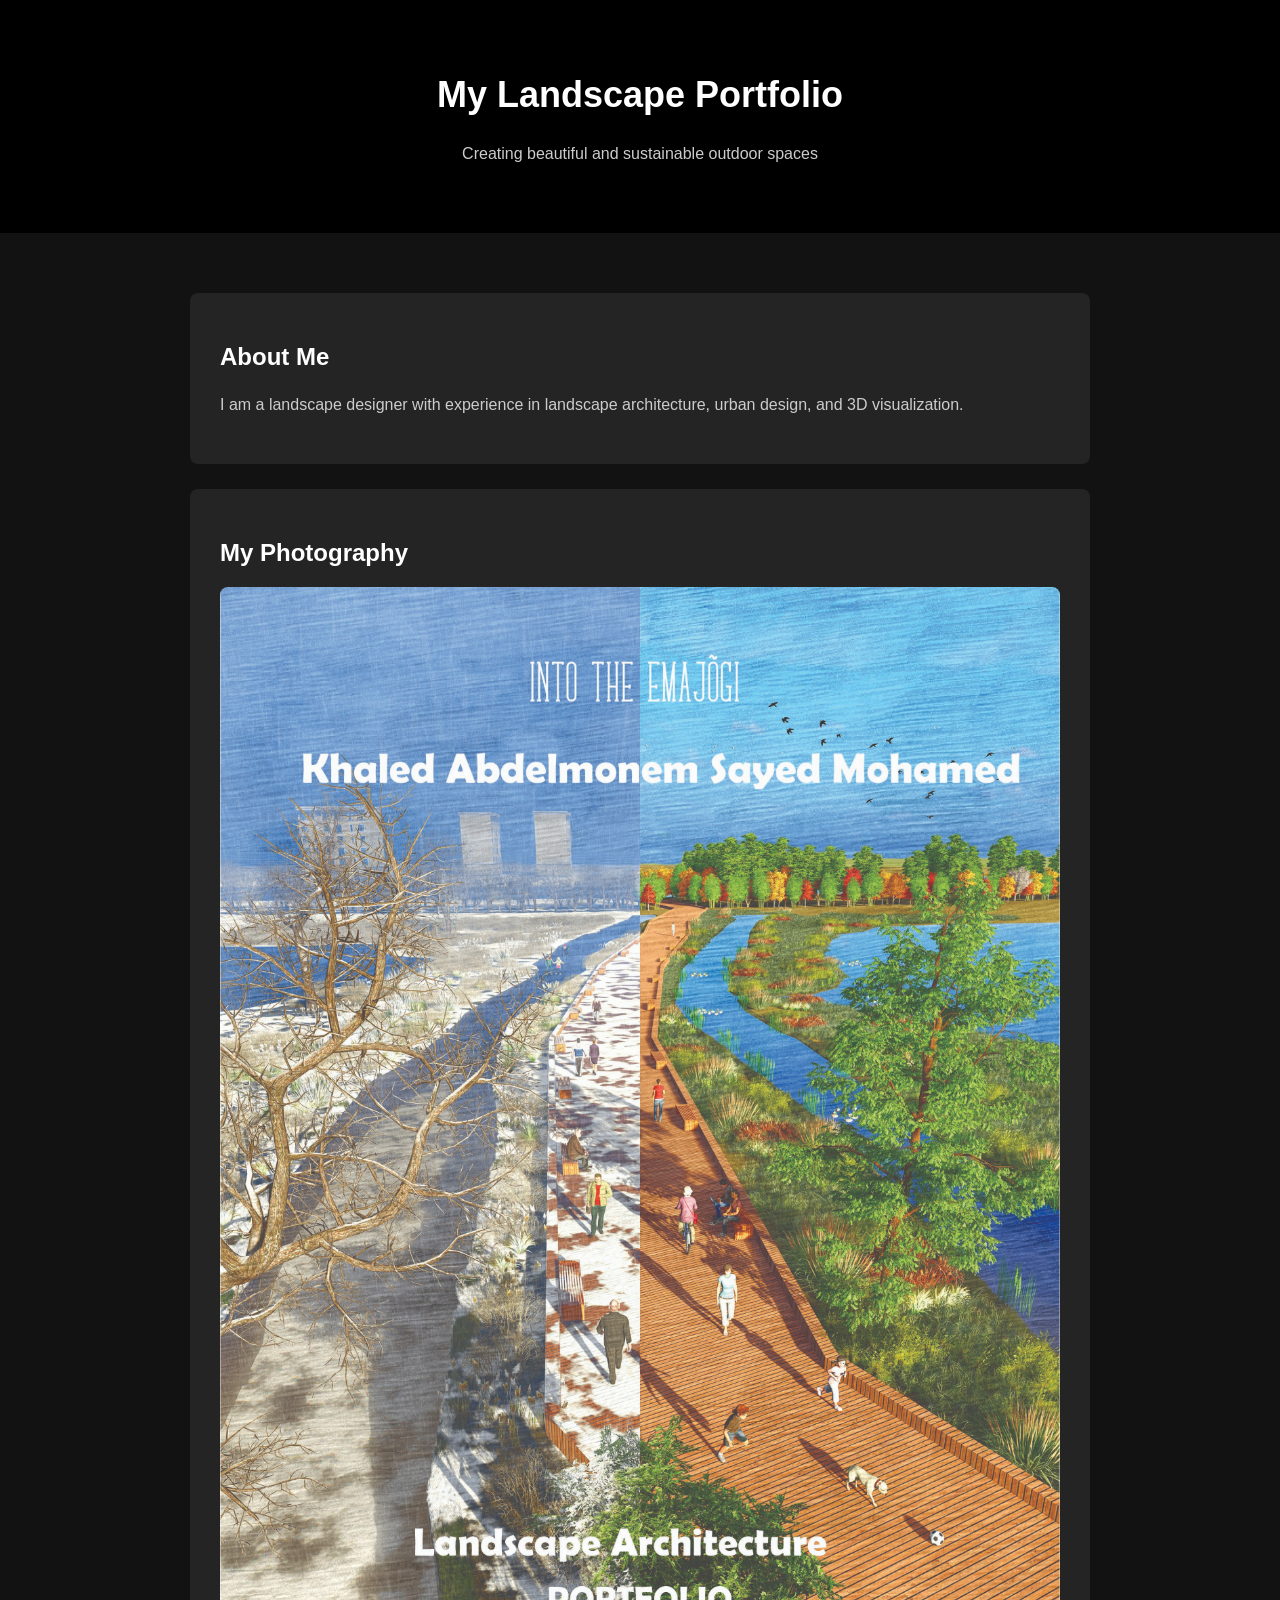
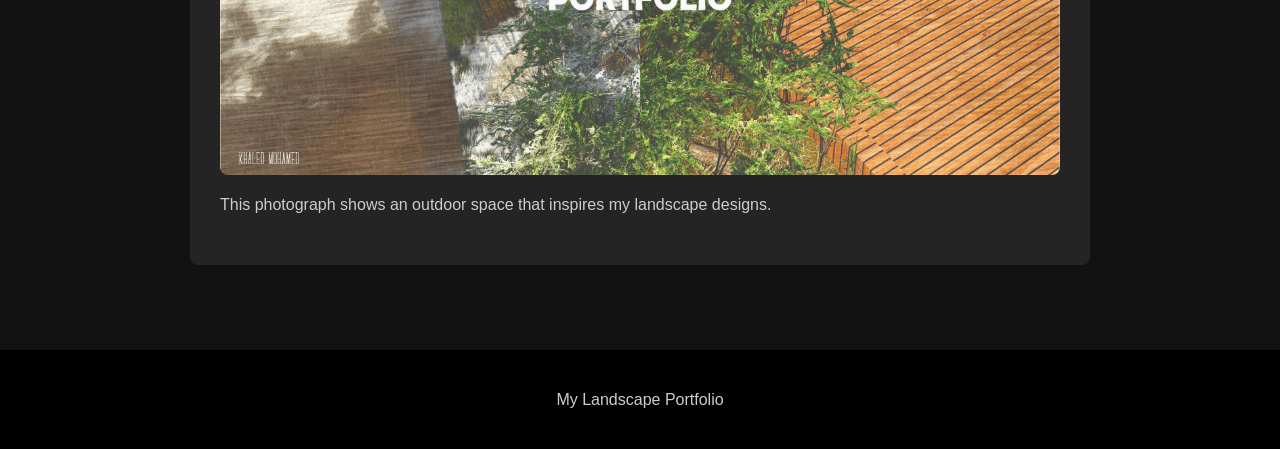
==== a2/index.html @ 4250b8b3 "Completed A2 Landscape Portfolio website" ====
<!-- Khaled Mohamed -->
<!DOCTYPE html>
<html lang="en">
<head>
    <meta charset="UTF-8">
    <meta name="viewport" content="width=device-width, initial-scale=1.0">
    <title>My Landscape Portfolio</title>
    <link rel="stylesheet" href="style.css">
</head>
<body>

    <header>
        <h1>My Landscape Portfolio</h1>
        <p>Creating beautiful and sustainable outdoor spaces</p>
    </header>

    <main>
        <section>
            <h2>About Me</h2>
            <p>
                I am a landscape designer with experience
                in landscape architecture, urban design,
                and 3D visualization.
            </p>
        </section>

        <section>
            <h2>My Photography</h2>
            <img src="images/my-photo.jpg"
                 alt="Landscape photograph taken by me">
            <p>
                This photograph shows an outdoor space
                that inspires my landscape designs.
            </p>
        </section>
    </main>

    <footer>
        <p>My Landscape Portfolio</p>
    </footer>

</body>
</html>
---- a2/style.css ----
/* Khaled Mohamed */

body {
    font-family: Arial, sans-serif;
    margin: 0;
    background-color: #121212;
    color: #e0e0e0;
}

header {
    background-color: #000000;
    color: #ffffff;
    text-align: center;
    padding: 50px 20px;
}

h1 {
    font-size: 36px;
}

main {
    max-width: 900px;
    margin: 40px auto;
    padding: 20px;
}

section {
    background-color: #242424;
    padding: 30px;
    margin-bottom: 25px;
    border-radius: 8px;
}

h2 {
    color: #ffffff;
}

p {
    line-height: 1.7;
    color: #cccccc;
}

img {
    display: block;
    width: 100%;
    height: auto;
    border-radius: 8px;
}

footer {
    background-color: #000000;
    color: #ffffff;
    text-align: center;
    padding: 20px;
}
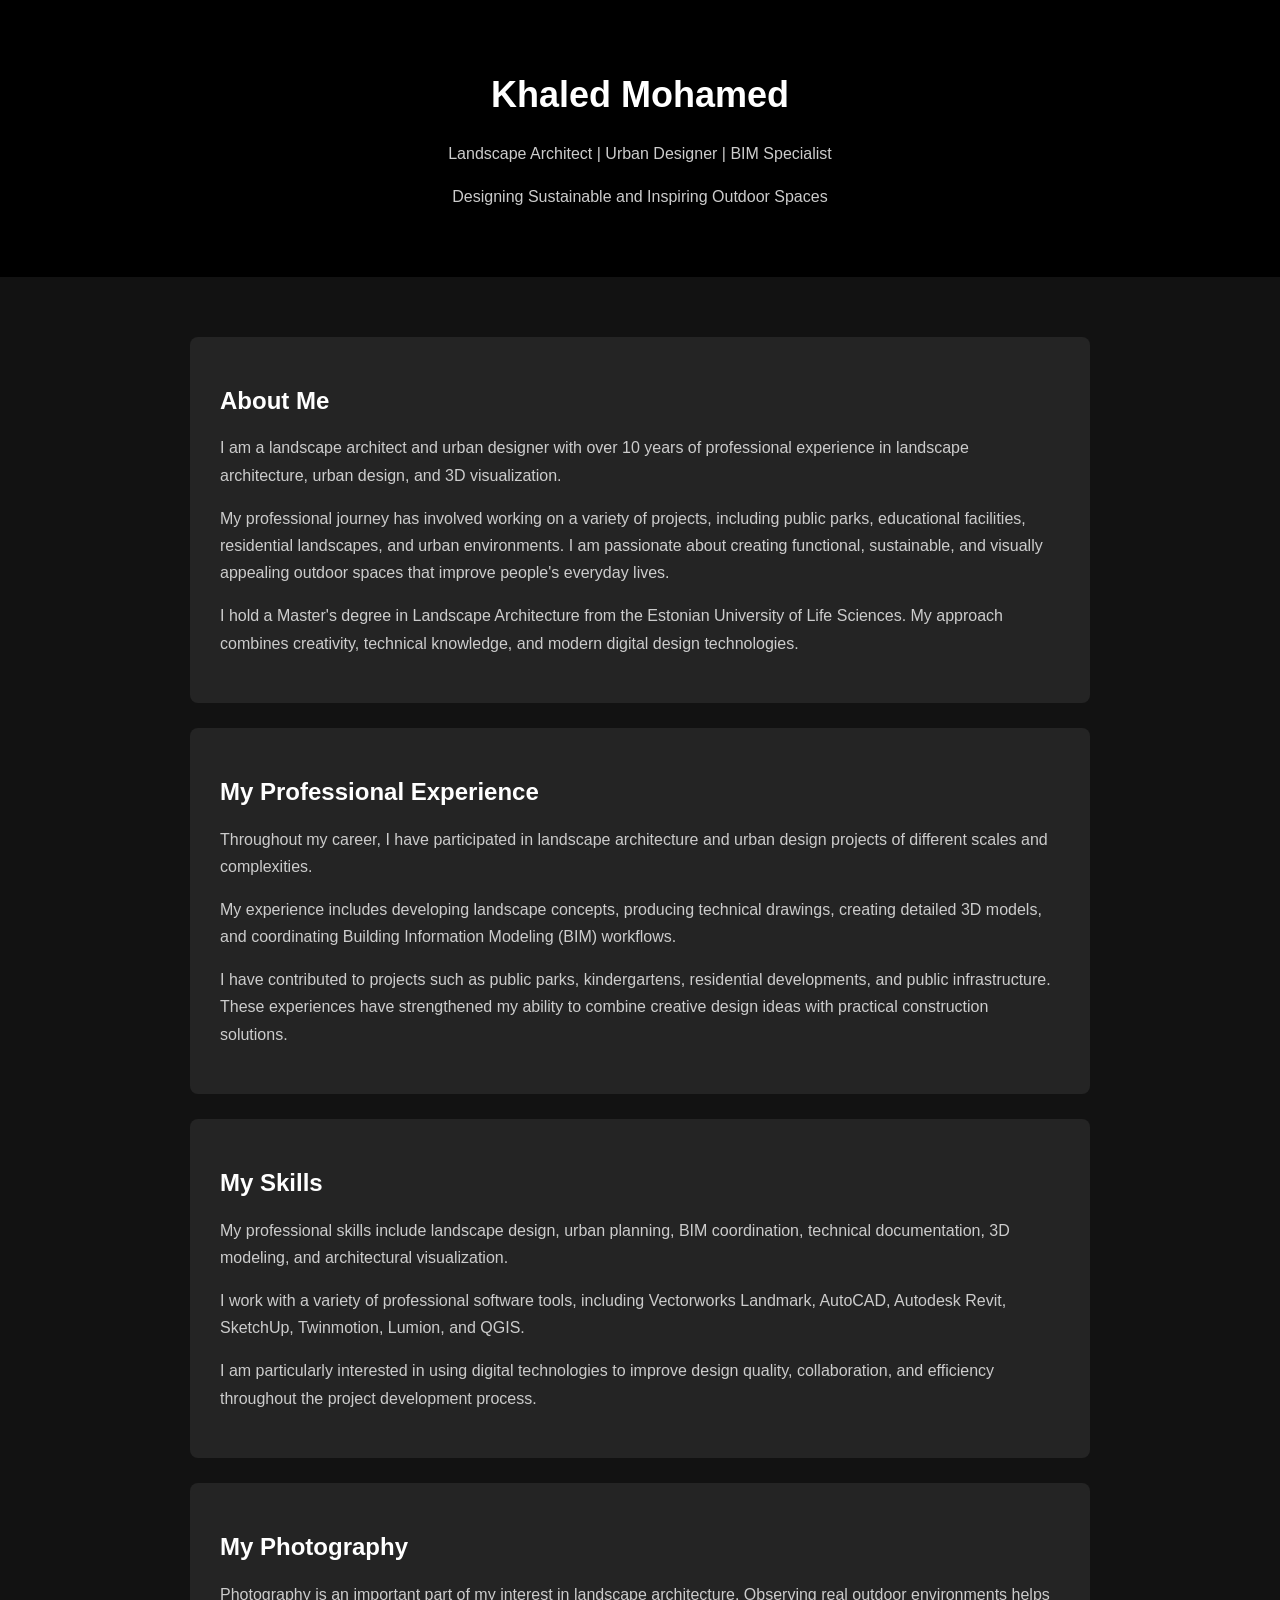
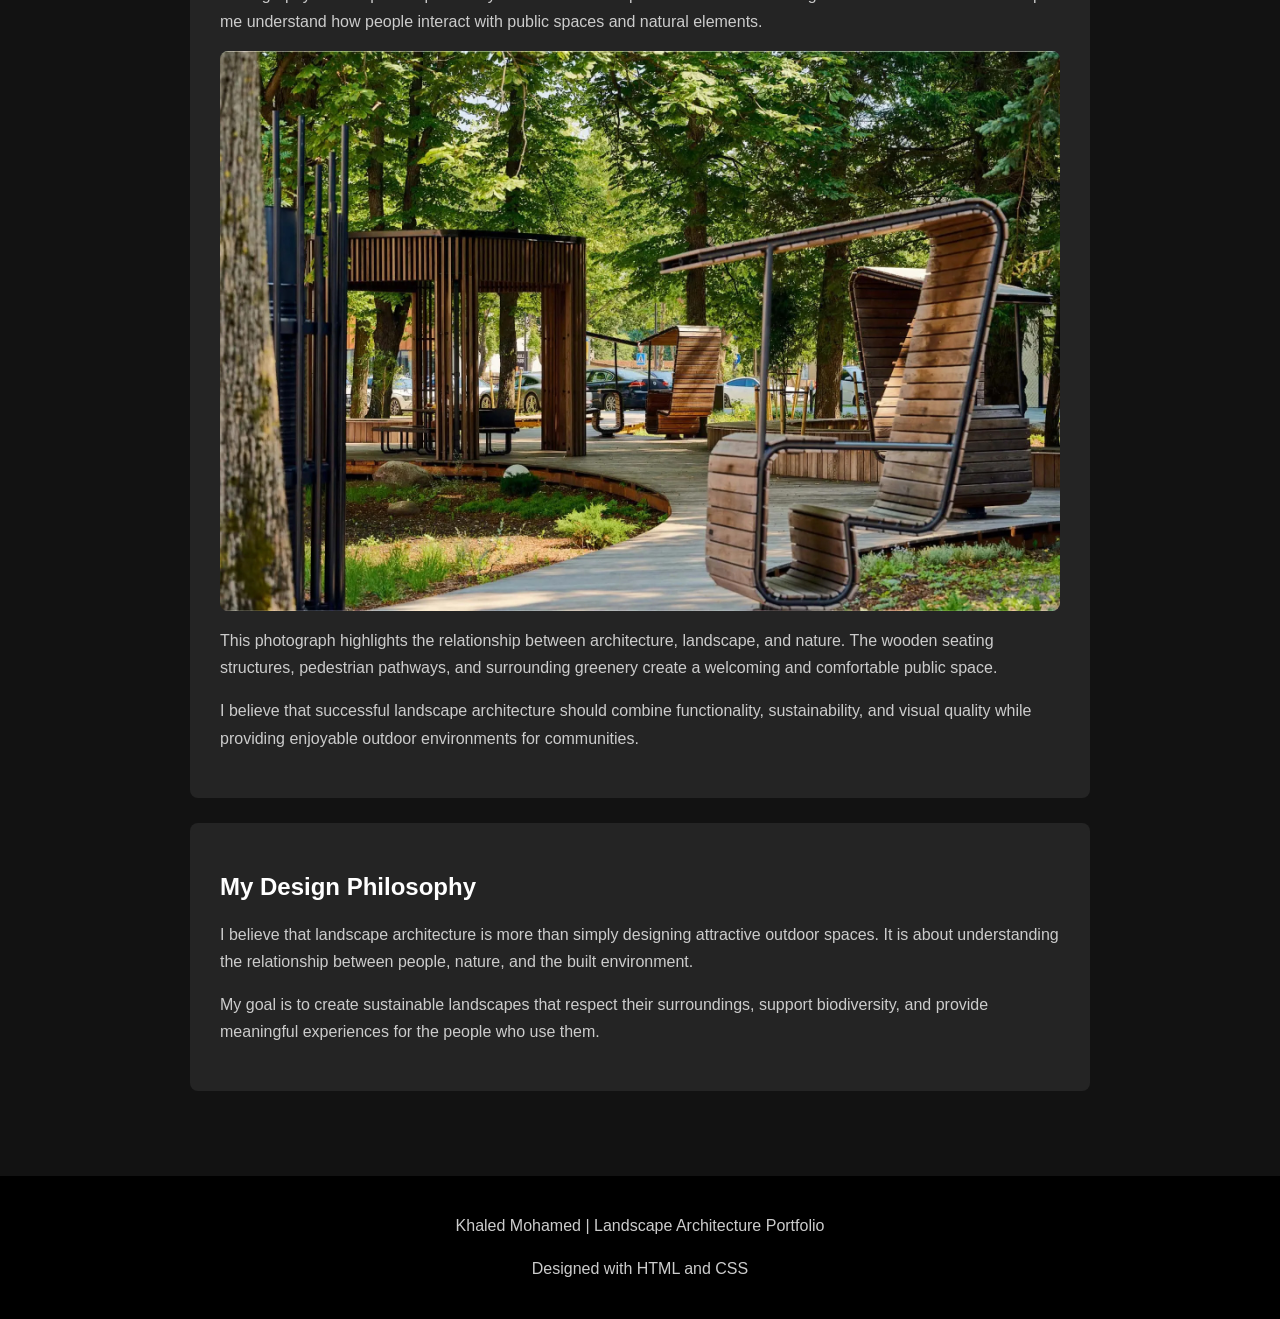
==== commit 55610970: "A2 Complete" ====
--- a/a2/index.html
+++ b/a2/index.html
@@ -2,42 +2,159 @@
 <!-- Khaled Mohamed -->
 <!DOCTYPE html>
 <html lang="en">
+
 <head>
     <meta charset="UTF-8">
     <meta name="viewport" content="width=device-width, initial-scale=1.0">
-    <title>My Landscape Portfolio</title>
+    <title>Khaled Mohamed | Landscape Architecture Portfolio</title>
     <link rel="stylesheet" href="style.css">
 </head>
+
 <body>
 
     <header>
-        <h1>My Landscape Portfolio</h1>
-        <p>Creating beautiful and sustainable outdoor spaces</p>
+        <h1>Khaled Mohamed</h1>
+        <p>Landscape Architect | Urban Designer | BIM Specialist</p>
+        <p>Designing Sustainable and Inspiring Outdoor Spaces</p>
     </header>
 
     <main>
+
         <section>
             <h2>About Me</h2>
+
             <p>
-                I am a landscape designer with experience
+                I am a landscape architect and urban designer
+                with over 10 years of professional experience
                 in landscape architecture, urban design,
                 and 3D visualization.
+            </p>
+
+            <p>
+                My professional journey has involved working
+                on a variety of projects, including public
+                parks, educational facilities, residential
+                landscapes, and urban environments.
+                I am passionate about creating functional,
+                sustainable, and visually appealing outdoor
+                spaces that improve people's everyday lives.
+            </p>
+
+            <p>
+                I hold a Master's degree in Landscape
+                Architecture from the Estonian University
+                of Life Sciences. My approach combines
+                creativity, technical knowledge, and
+                modern digital design technologies.
+            </p>
+        </section>
+
+        <section>
+            <h2>My Professional Experience</h2>
+
+            <p>
+                Throughout my career, I have participated
+                in landscape architecture and urban design
+                projects of different scales and complexities.
+            </p>
+
+            <p>
+                My experience includes developing landscape
+                concepts, producing technical drawings,
+                creating detailed 3D models, and coordinating
+                Building Information Modeling (BIM) workflows.
+            </p>
+
+            <p>
+                I have contributed to projects such as
+                public parks, kindergartens, residential
+                developments, and public infrastructure.
+                These experiences have strengthened my
+                ability to combine creative design ideas
+                with practical construction solutions.
+            </p>
+        </section>
+
+        <section>
+            <h2>My Skills</h2>
+
+            <p>
+                My professional skills include landscape
+                design, urban planning, BIM coordination,
+                technical documentation, 3D modeling,
+                and architectural visualization.
+            </p>
+
+            <p>
+                I work with a variety of professional
+                software tools, including Vectorworks
+                Landmark, AutoCAD, Autodesk Revit,
+                SketchUp, Twinmotion, Lumion, and QGIS.
+            </p>
+
+            <p>
+                I am particularly interested in using
+                digital technologies to improve design
+                quality, collaboration, and efficiency
+                throughout the project development process.
             </p>
         </section>
 
         <section>
             <h2>My Photography</h2>
+
+            <p>
+                Photography is an important part of my
+                interest in landscape architecture.
+                Observing real outdoor environments
+                helps me understand how people interact
+                with public spaces and natural elements.
+            </p>
+
             <img src="images/my-photo.jpg"
-                 alt="Landscape photograph taken by me">
+                 alt="Wooden seating structures and pathways surrounded by trees in a landscaped park">
+
             <p>
-                This photograph shows an outdoor space
-                that inspires my landscape designs.
+                This photograph highlights the relationship
+                between architecture, landscape, and nature.
+                The wooden seating structures, pedestrian
+                pathways, and surrounding greenery create
+                a welcoming and comfortable public space.
+            </p>
+
+            <p>
+                I believe that successful landscape
+                architecture should combine functionality,
+                sustainability, and visual quality while
+                providing enjoyable outdoor environments
+                for communities.
             </p>
         </section>
+
+        <section>
+            <h2>My Design Philosophy</h2>
+
+            <p>
+                I believe that landscape architecture is
+                more than simply designing attractive
+                outdoor spaces. It is about understanding
+                the relationship between people, nature,
+                and the built environment.
+            </p>
+
+            <p>
+                My goal is to create sustainable landscapes
+                that respect their surroundings, support
+                biodiversity, and provide meaningful
+                experiences for the people who use them.
+            </p>
+        </section>
+
     </main>
 
     <footer>
-        <p>My Landscape Portfolio</p>
+        <p>Khaled Mohamed | Landscape Architecture Portfolio</p>
+        <p>Designed with HTML and CSS</p>
     </footer>
 
 </body>
